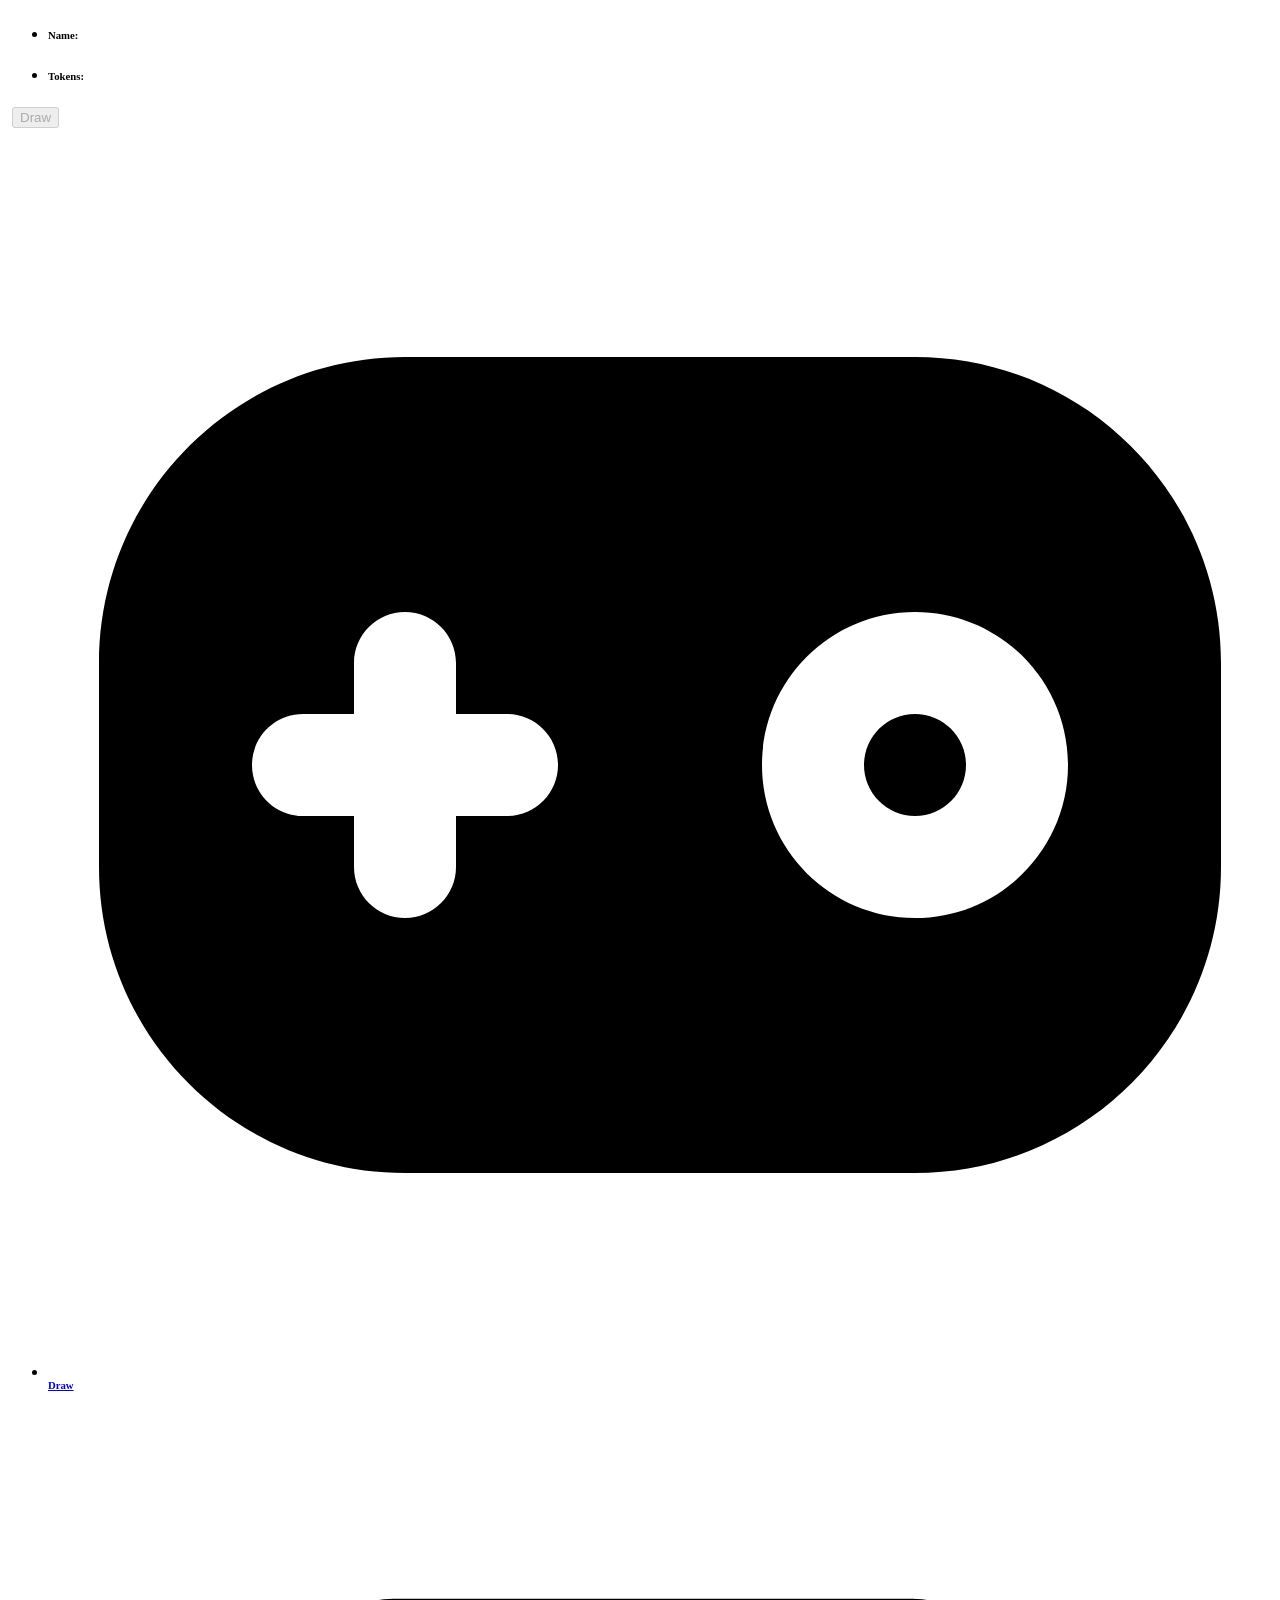
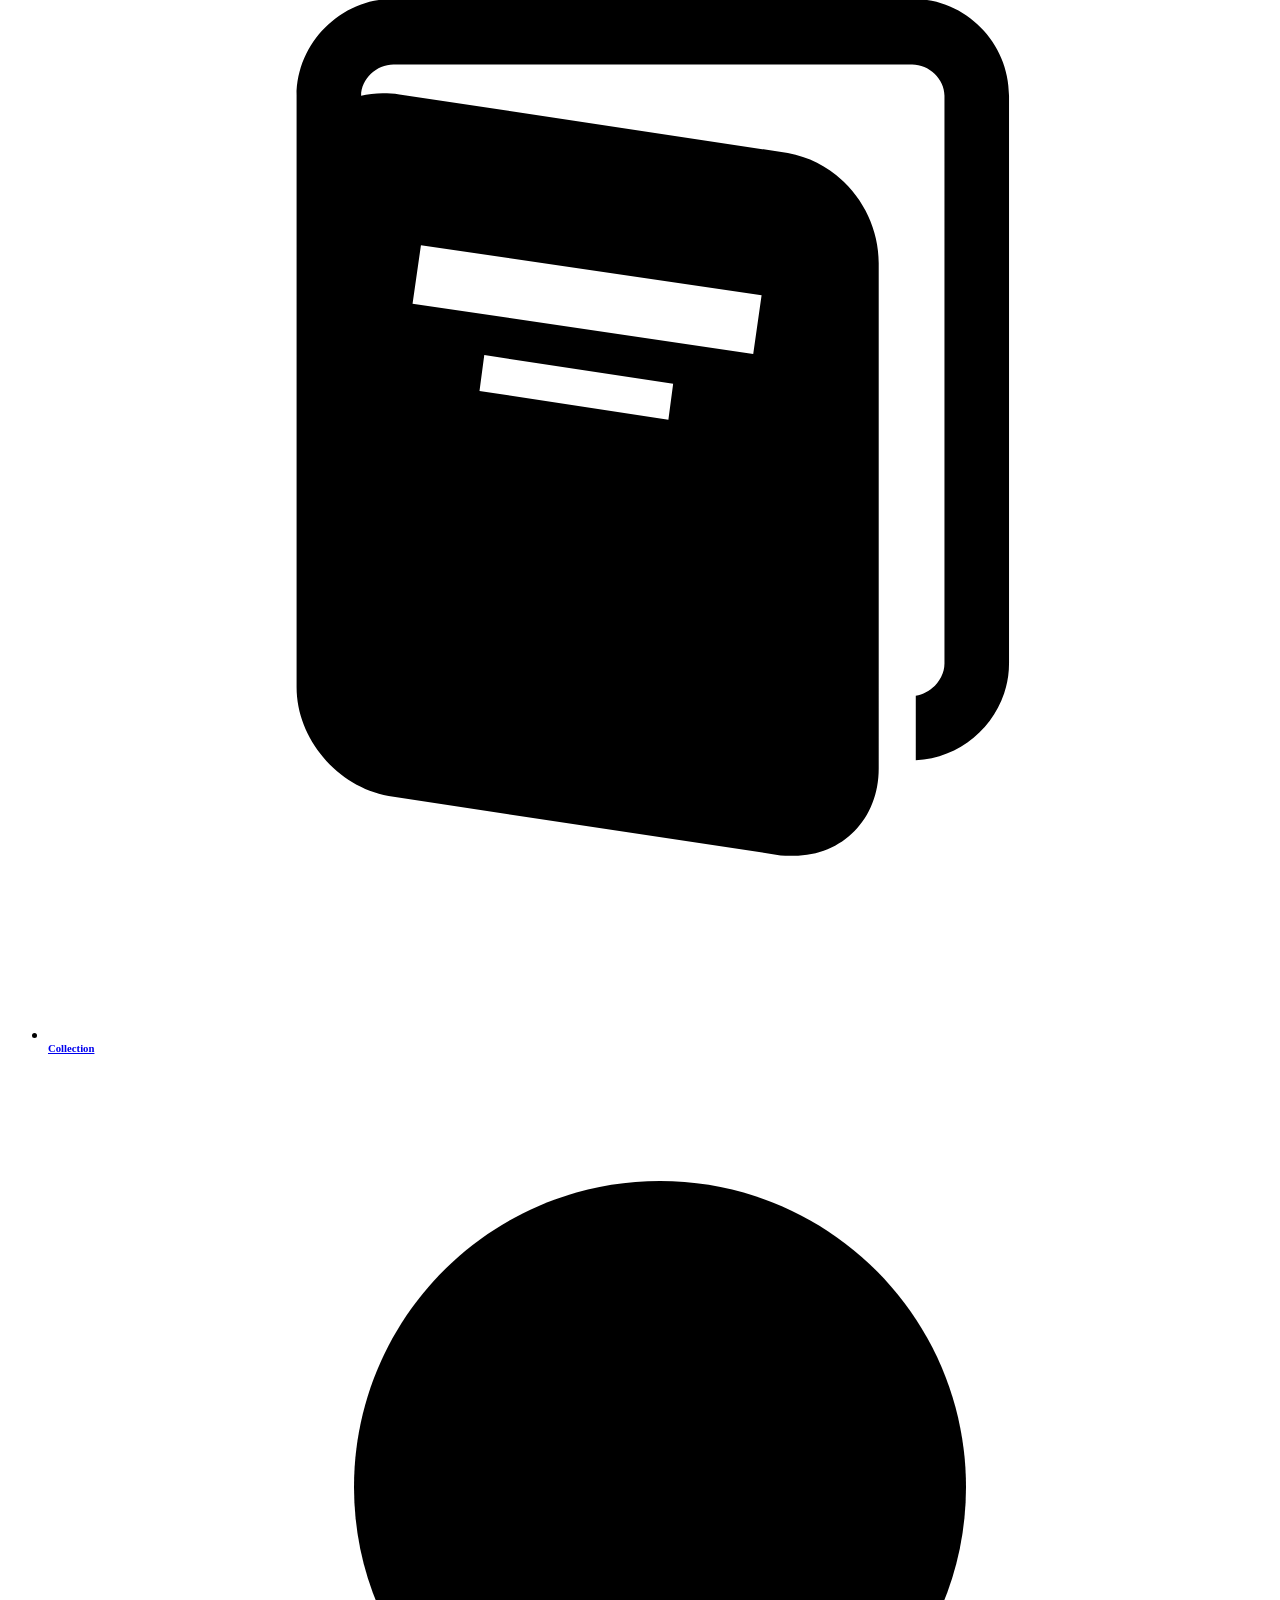
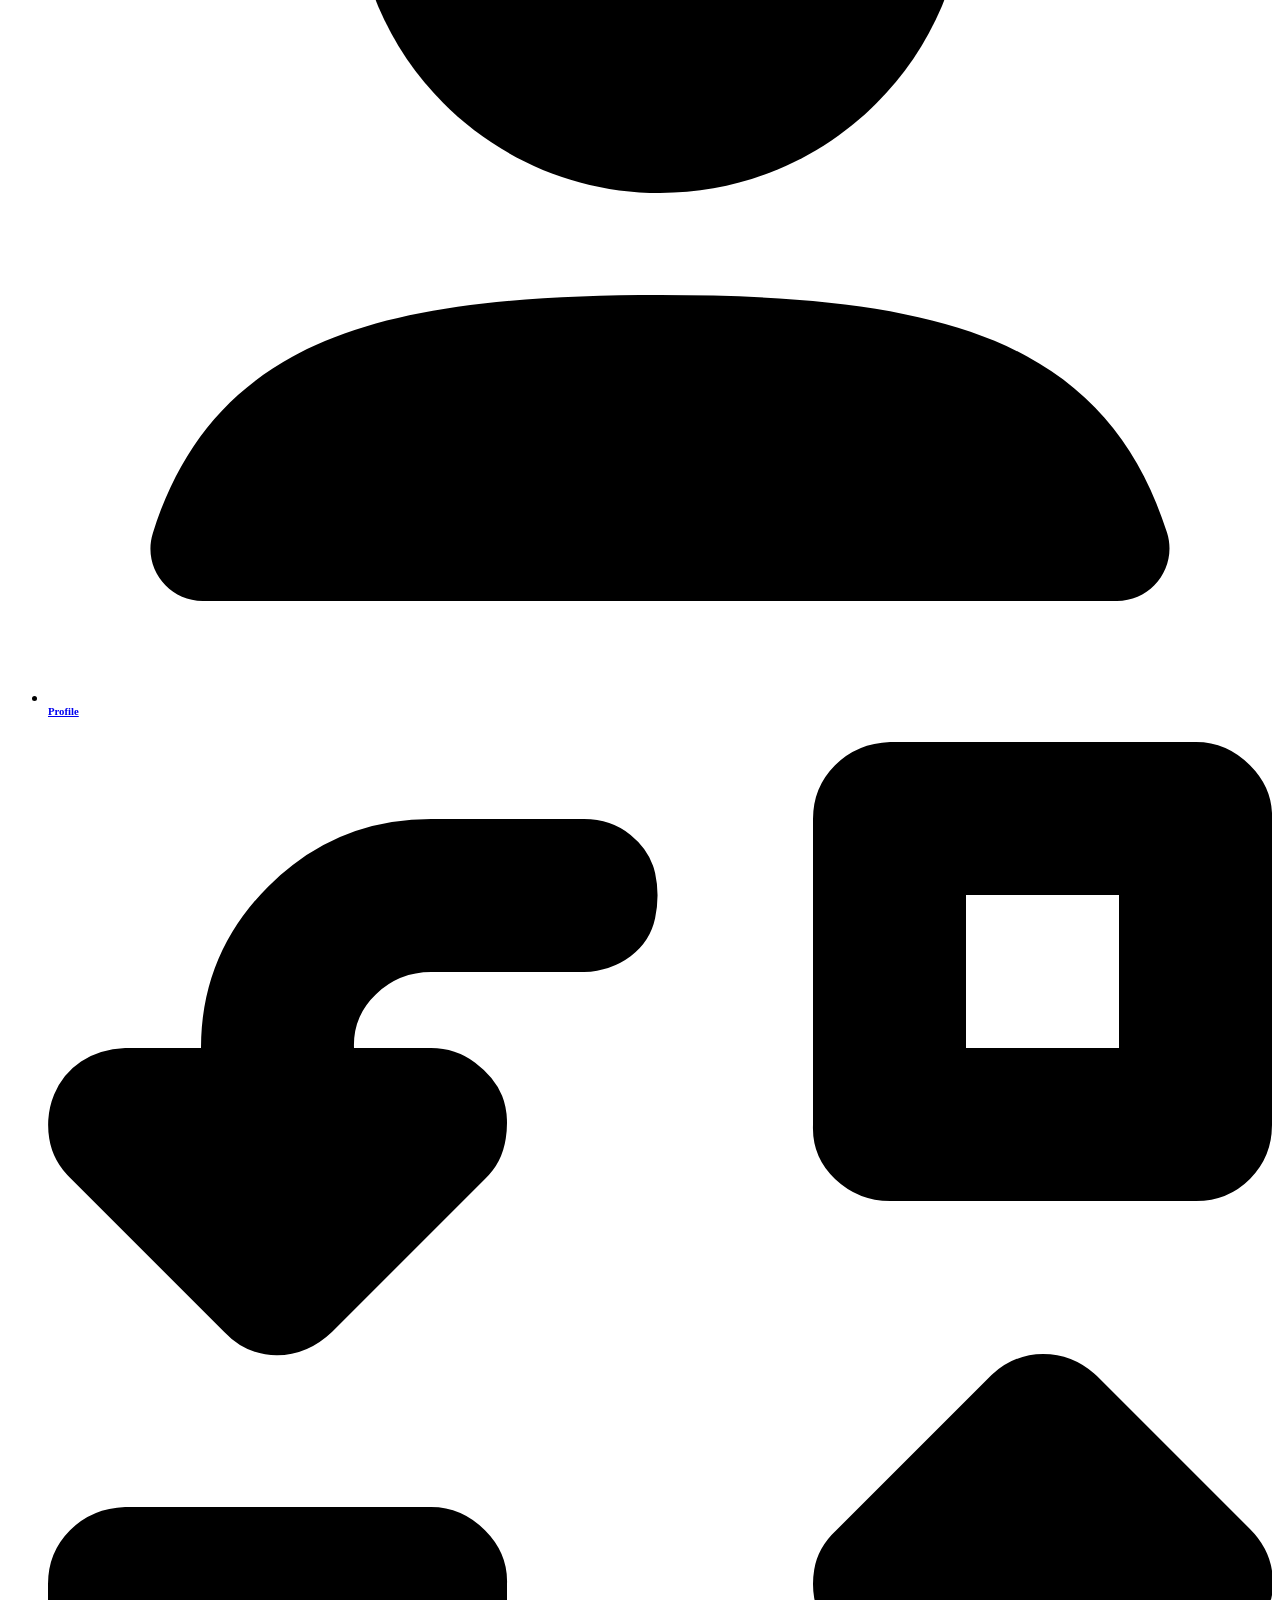
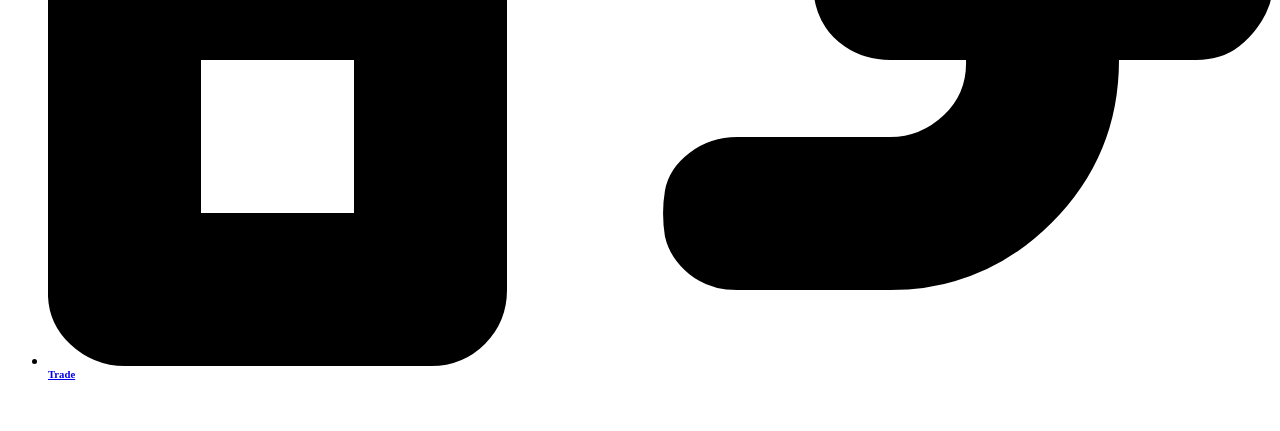
==== index.html @ ce519cd0 "Add files via upload" ====
<!DOCTYPE html>
<html lang="en">

<head>
  <meta charset="UTF-8">
  <meta name="viewport" content="width=device-width, initial-scale=1.0">
  <title>Document</title>
  <link rel="stylesheet" href="assets/css/style.css">
</head>

<body>
  <main>
    <div class="container pattern">
      <div class="data--wrapper hidden">
        <ul class="data">
          <li class="data__item">
            <h6 class="data__label" id="user-name"><b>Name: </b><span></span></h6>
          </li>
          <li class="data__item">
            <h6 class="data__label" id="user-tokens"><b>Tokens: </b><span></span></h6>
          </li>
        </ul>
      </div>
      <div class="capsule--wrapper">
        <img src="assets/images/capsule_1.png" class="capsule shake" alt="">
        <button id="draw" class="button" disabled>
          <span class="text">Draw</span>
        </button>
      </div>
      <nav class="menu--wrapper">
        <ul class="menu">
          <li class="menu__item">
            <a href="/" class="menu__link">
              <h6 class="menu__label">
                <svg width="100%" height="100%" viewBox="0 0 24 24" fill="none" xmlns="http://www.w3.org/2000/svg">

                  <g id="SVGRepo_bgCarrier" stroke-width="0" />

                  <g id="SVGRepo_tracerCarrier" stroke-linecap="round" stroke-linejoin="round" />

                  <g id="SVGRepo_iconCarrier">

                    <path
                      d="M17 13C17.5523 13 18 12.5523 18 12C18 11.4477 17.5523 11 17 11C16.4477 11 16 11.4477 16 12C16 12.5523 16.4477 13 17 13Z"
                      fill="#000000" />

                    <path clip-rule="evenodd"
                      d="M7 4C3.68629 4 1 6.68629 1 10V14C1 17.3137 3.68629 20 7 20H17C20.3137 20 23 17.3137 23 14V10C23 6.68629 20.3137 4 17 4H7ZM6 14C6 14.5523 6.44772 15 7 15C7.55228 15 8 14.5523 8 14V13H9C9.55228 13 10 12.5523 10 12C10 11.4477 9.55228 11 9 11H8V10C8 9.44772 7.55229 9 7 9C6.44772 9 6 9.44772 6 10V11H5C4.44772 11 4 11.4477 4 12C4 12.5523 4.44772 13 5 13H6V14ZM17 15C18.6569 15 20 13.6569 20 12C20 10.3431 18.6569 9 17 9C15.3431 9 14 10.3431 14 12C14 13.6569 15.3431 15 17 15Z"
                      fill="#000000" fill-rule="evenodd" />

                  </g>

                </svg>
                <span>Draw</span>
              </h6>
            </a>
          </li>
          <li class="menu__item">
            <a href="/collection.html" class="menu__link">
              <h6 class="menu__label">
                <svg fill="#000000" width="100%" height="100%" viewBox="-6.5 0 32 32" version="1.1"
                  xmlns="http://www.w3.org/2000/svg">
                  <title>album</title>
                  <path
                    d="M2.531 4.781h13.563c1.406 0 2.531 1.156 2.531 2.531v14.844c0 1.344-1.094 2.469-2.438 2.531v-1.688c0.406-0.063 0.75-0.438 0.75-0.844v-14.844c0-0.438-0.406-0.813-0.844-0.813h-13.563c-0.438 0-0.844 0.375-0.844 0.813 0.156-0.031 0.375-0.063 0.563-0.063 0.156 0 0.281 0 0.438 0.031l10.156 1.531c1.375 0.25 2.375 1.5 2.375 2.875v13.219c0 1.313-0.938 2.281-2.219 2.281-0.125 0-0.313 0-0.469-0.031l-10.125-1.531c-1.344-0.25-2.406-1.5-2.406-2.844v-15.469c0-1.375 1.156-2.531 2.531-2.531zM3.031 12.75l8.906 1.313 0.219-1.531-8.906-1.313zM4.906 14.094l-0.125 0.938 4.938 0.75 0.125-0.938z">
                  </path>
                </svg>
                <span>Collection</span>
              </h6>
            </a>
          </li>
          <li class="menu__item">
            <a href="/profile.html" class="menu__link">
              <h6 class="menu__label">
                <svg width="100%" height="100%" viewBox="0 0 24 24" fill="none" xmlns="http://www.w3.org/2000/svg">
                  <path fill-rule="evenodd" clip-rule="evenodd"
                    d="M6 8C6 4.68629 8.68629 2 12 2C15.3137 2 18 4.68629 18 8C18 11.3137 15.3137 14 12 14C8.68629 14 6 11.3137 6 8Z"
                    fill="#000000" />
                  <path fill-rule="evenodd" clip-rule="evenodd"
                    d="M5.43094 16.9025C7.05587 16.2213 9.2233 16 12 16C14.771 16 16.9351 16.2204 18.5586 16.8981C20.3012 17.6255 21.3708 18.8613 21.941 20.6587C22.1528 21.3267 21.6518 22 20.9592 22H3.03459C2.34482 22 1.84679 21.3297 2.0569 20.6654C2.62537 18.8681 3.69119 17.6318 5.43094 16.9025Z"
                    fill="#000000" />
                </svg>
                <span>Profile</span>
              </h6>
            </a>
          </li>
          <li class="menu__item">
            <a href="/trade.html" class="menu__link">
              <h6 class="menu__label">
                <svg fill="#000000" width="100%" height="100%" viewBox="0 0 32 32" version="1.1"
                  xmlns="http://www.w3.org/2000/svg">
                  <title>swap</title>
                  <path
                    d="M0 30.016v-8q0-0.832 0.576-1.408t1.44-0.608h8q0.8 0 1.408 0.608t0.576 1.408v8q0 0.832-0.576 1.408t-1.408 0.576h-8q-0.832 0-1.44-0.576t-0.576-1.408zM0.032 10.368q-0.096-0.608 0.128-1.152t0.704-0.864 1.152-0.352h1.984q0-2.464 1.76-4.224t4.256-1.76h4q0.704 0 1.216 0.416t0.64 0.992 0 1.184-0.64 0.992-1.216 0.416h-4q-0.832 0-1.44 0.576t-0.576 1.408h2.016q0.64 0 1.152 0.384t0.704 0.864 0.096 1.12-0.544 1.056l-4 4q-0.64 0.608-1.44 0.608t-1.376-0.608l-4-4q-0.48-0.448-0.576-1.056zM4 28h4v-4h-4v4zM16.128 28.608q-0.096-0.608 0-1.184t0.64-0.992 1.248-0.416h4q0.8 0 1.408-0.576t0.576-1.44h-1.984q-0.672 0-1.184-0.352t-0.704-0.896-0.096-1.12 0.576-1.024l4-4q0.608-0.608 1.408-0.608t1.408 0.576l4 4q0.48 0.48 0.576 1.088t-0.16 1.12-0.704 0.864-1.12 0.352h-2.016q0 2.496-1.76 4.256t-4.224 1.76h-4q-0.736 0-1.248-0.416t-0.64-0.992zM20 10.016v-8q0-0.832 0.576-1.408t1.44-0.608h8q0.8 0 1.408 0.608t0.576 1.408v8q0 0.832-0.576 1.408t-1.408 0.576h-8q-0.832 0-1.44-0.576t-0.576-1.408zM24 8h4v-4h-4v4z">
                  </path>
                </svg>
                <span>Trade</span>
              </h6>
            </a>
          </li>
        </ul>
      </nav>
      <div class="prize--wrapper">
        <div class="prize__content animated">
          <img src="assets/images/prizes/0aada71709b075e987891c85345dd042.png" class="prize" alt="">
          <span class="rarity"></span>
        </div>
      </div>
    </div>
  </main>
  <script src="assets/js/draw.js"></script>
  <script src="assets/js/main.js"></script>
</body>

</html>
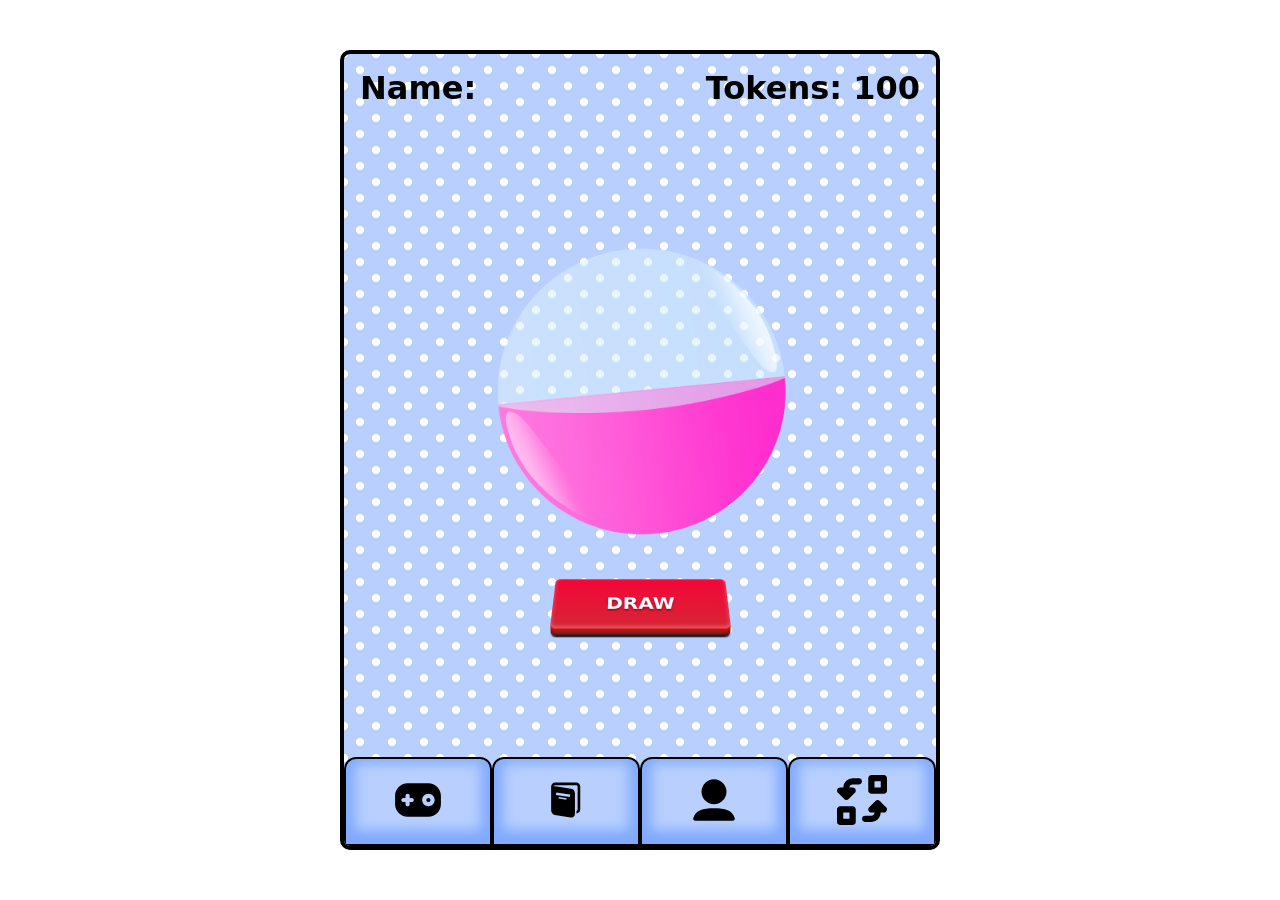
==== commit 5b2e1279: "improvements" ====
--- a/index.html
+++ b/index.html
@@ -4,7 +4,7 @@
 <head>
   <meta charset="UTF-8">
   <meta name="viewport" content="width=device-width, initial-scale=1.0">
-  <title>Document</title>
+  <title>CCG - Collectible Cats Game</title>
   <link rel="stylesheet" href="assets/css/style.css">
 </head>
 
@@ -102,7 +102,7 @@
       </nav>
       <div class="prize--wrapper">
         <div class="prize__content animated">
-          <img src="assets/images/prizes/0aada71709b075e987891c85345dd042.png" class="prize" alt="">
+          <img src="" class="prize" alt="">
           <span class="rarity"></span>
         </div>
       </div>
--- a/assets/css/style.css
+++ b/assets/css/style.css
@@ -0,0 +1,776 @@
+:root {
+  --animate-duration: 2s;
+  --animate-delay: 1s;
+  --animate-repeat: 1;
+}
+
+*,
+::before,
+::after {
+  box-sizing: border-box;
+}
+
+html {
+  /* Improve consistency of default fonts in all browsers. (https://github.com/sindresorhus/modern-normalize/issues/3) */
+  font-family:
+    system-ui,
+    'Segoe UI',
+    Roboto,
+    Helvetica,
+    Arial,
+    sans-serif,
+    'Apple Color Emoji',
+    'Segoe UI Emoji';
+  line-height: 1.15;
+  /* 1. Correct the line height in all browsers. */
+  -webkit-text-size-adjust: 100%;
+  /* 2. Prevent adjustments of font size after orientation changes in iOS. */
+  tab-size: 4;
+  /* 3. Use a more readable tab size (opinionated). */
+}
+
+/*
+Sections
+========
+*/
+
+body {
+  margin: 0;
+  font-size: 16px;
+  /* Remove the margin in all browsers. */
+}
+
+/*
+Text-level semantics
+====================
+*/
+
+/**
+Add the correct font weight in Chrome and Safari.
+*/
+
+b,
+strong {
+  font-weight: bolder;
+}
+
+/**
+1. Improve consistency of default fonts in all browsers. (https://github.com/sindresorhus/modern-normalize/issues/3)
+2. Correct the odd 'em' font sizing in all browsers.
+*/
+
+code,
+kbd,
+samp,
+pre {
+  font-family:
+    ui-monospace,
+    SFMono-Regular,
+    Consolas,
+    'Liberation Mono',
+    Menlo,
+    monospace;
+  /* 1 */
+  font-size: 1em;
+  /* 2 */
+}
+
+/**
+Add the correct font size in all browsers.
+*/
+
+small {
+  font-size: 80%;
+}
+
+/**
+Prevent 'sub' and 'sup' elements from affecting the line height in all browsers.
+*/
+
+sub,
+sup {
+  font-size: 75%;
+  line-height: 0;
+  position: relative;
+  vertical-align: baseline;
+}
+
+sub {
+  bottom: -0.25em;
+}
+
+sup {
+  top: -0.5em;
+}
+
+/*
+Tabular data
+============
+*/
+
+/**
+Correct table border color inheritance in Chrome and Safari. (https://issues.chromium.org/issues/40615503, https://bugs.webkit.org/show_bug.cgi?id=195016)
+*/
+
+table {
+  border-color: currentcolor;
+}
+
+/*
+Forms
+=====
+*/
+
+/**
+1. Change the font styles in all browsers.
+2. Remove the margin in Firefox and Safari.
+*/
+
+button,
+input,
+optgroup,
+select,
+textarea {
+  font-family: inherit;
+  /* 1 */
+  font-size: 100%;
+  /* 1 */
+  line-height: 1.15;
+  /* 1 */
+  margin: 0;
+  /* 2 */
+}
+
+/**
+Correct the inability to style clickable types in iOS and Safari.
+*/
+
+button,
+[type='button'],
+[type='reset'],
+[type='submit'] {
+  -webkit-appearance: button;
+}
+
+/**
+Remove the padding so developers are not caught out when they zero out 'fieldset' elements in all browsers.
+*/
+
+legend {
+  padding: 0;
+}
+
+/**
+Add the correct vertical alignment in Chrome and Firefox.
+*/
+
+progress {
+  vertical-align: baseline;
+}
+
+/**
+Correct the cursor style of increment and decrement buttons in Safari.
+*/
+
+::-webkit-inner-spin-button,
+::-webkit-outer-spin-button {
+  height: auto;
+}
+
+/**
+1. Correct the odd appearance in Chrome and Safari.
+2. Correct the outline style in Safari.
+*/
+
+[type='search'] {
+  -webkit-appearance: textfield;
+  /* 1 */
+  outline-offset: -2px;
+  /* 2 */
+}
+
+/**
+Remove the inner padding in Chrome and Safari on macOS.
+*/
+
+::-webkit-search-decoration {
+  -webkit-appearance: none;
+}
+
+/**
+1. Correct the inability to style clickable types in iOS and Safari.
+2. Change font properties to 'inherit' in Safari.
+*/
+
+::-webkit-file-upload-button {
+  -webkit-appearance: button;
+  /* 1 */
+  font: inherit;
+  /* 2 */
+}
+
+/*
+Interactive
+===========
+*/
+
+/*
+Add the correct display in Chrome and Safari.
+*/
+
+summary {
+  display: list-item;
+}
+
+.hidden {
+  opacity: 0;
+}
+
+.container {
+  position: relative;
+  display: flex;
+  flex-flow: column nowrap;
+  justify-content: space-between;
+  overflow: hidden;
+}
+
+.pattern {
+  background-image: radial-gradient(#FFFFFF 4px, transparent 4px), radial-gradient(#FFFFFF 4px, transparent 4px);
+  background-size: 32px 32px;
+  background-position: 0 0, 16px 16px;
+  background-color: #B9D0FF;
+  animation: backgroundLoop 30s linear infinite;
+}
+
+.prize--wrapper {
+  position: absolute;
+  z-index: 9;
+  width: 0;
+  height: 0;
+  left: -100%;
+  opacity: 0;
+  display: flex;
+  justify-content: center;
+  align-items: center;
+  backdrop-filter: blur(16px) saturate(180%);
+  -webkit-backdrop-filter: blur(16px) saturate(180%);
+  background-color: rgba(0, 0, 0, 0.4);
+  transition: opacity 0.25s linear;
+}
+
+.prize--wrapper.active {
+  left: 0;
+  width: 100%;
+  height: 100%;
+  opacity: 1;
+  opacity: 0.25s linear;
+}
+
+.prize__content::before {
+  content: '';
+  position: absolute;
+  z-index: 10;
+  left: 0;
+  top: 0;
+  width: 100%;
+  height: 100%;
+  background-image: url("../images/shine.png");
+  background-position: center center;
+  background-repeat: no-repeat;
+  background-size: contain;
+  opacity: 0.6;
+  -webkit-animation: rotating 7s linear infinite;
+  -moz-animation: rotating 7s linear infinite;
+  -ms-animation: rotating 7s linear infinite;
+  -o-animation: rotating 7s linear infinite;
+  animation: rotating 7s linear infinite;
+}
+
+.prize {
+  width: 300px;
+  z-index: 11;
+  position: relative;
+  height: auto;
+}
+
+.prize__content {
+  width: 100%;
+  height: 100%;
+  display: flex;
+  justify-content: center;
+  align-items: center;
+  flex-flow: column nowrap;
+  overflow: hidden;
+}
+
+.rarity {
+  display: inline-block;
+  position: relative;
+  z-index: 11;
+  margin-top: 1rem;
+  padding: 1rem 1.3rem;
+  font-size: 1.3rem;
+  font-weight: bold;
+  text-transform: uppercase;
+  color: #ffffff;
+  border-radius: 8px;
+}
+
+.common {
+  background-color: #808080;
+}
+
+.uncommon {
+  background-color: #4CAF50;
+}
+
+.rare {
+  background-color: #2196F3;
+}
+
+.epic {
+  background-color: #9C27B0;
+}
+
+.legendary {
+  background-color: #FF9800;
+}
+
+.mythic {
+  background-color: #F44336;
+}
+
+.data--wrapper {
+  padding: 1rem;
+}
+
+.data {
+  list-style-type: none;
+  width: 100%;
+  padding: 0;
+  margin: 0;
+  display: flex;
+  flex-flow: row nowrap;
+  justify-content: space-between;
+}
+
+.data__item {}
+
+.data__label {
+  margin: 0;
+  font-weight: bold;
+  font-size: 2rem;
+}
+
+.menu--wrapper {}
+
+.capsule--wrapper {
+  width: 50%;
+  margin: 0 auto;
+  text-align: center;
+}
+
+.capsule {
+  width: 100%;
+  height: auto;
+  margin-bottom: 2rem;
+}
+
+.button {
+  cursor: pointer;
+  touch-action: manipulation;
+  position: relative;
+  background: transparent;
+  border: none;
+  outline: none;
+  display: block;
+  height: 60px;
+  width: 175px;
+  padding: 20px;
+  font-size: 20px;
+  line-height: 20px;
+  font-weight: 100;
+  text-transform: uppercase;
+  margin: 0 auto;
+  border-radius: 10px;
+  top: 0;
+  -webkit-transition: 0.15s ease-in-out;
+  -moz-transition: 0.15s ease-in-out;
+  -ms-transition: 0.15s ease-in-out;
+  -o-transition: 0.15s ease-in-out;
+  transition: 0.15s ease-in-out;
+}
+
+.button {
+  touch-action: manipulation;
+  -webkit-transform: perspective(500px) rotateX(35deg);
+}
+
+.button[disabled] {
+  pointer-events: none;
+  opacity: 0.6;
+}
+
+.button:before {
+  content: "";
+  display: block;
+  position: absolute;
+  z-index: 1;
+  background: #f50538;
+  /* Old browsers */
+  background: -moz-linear-gradient(top, #f50538 0%, #d62635 100%);
+  /* FF3.6+ */
+  background: -webkit-gradient(linear, left top, left bottom, color-stop(0%, #f50538), color-stop(100%, #d62635));
+  /* Chrome,Safari4+ */
+  background: -webkit-linear-gradient(top, #f50538 0%, #d62635 100%);
+  /* Chrome10+,Safari5.1+ */
+  background: -o-linear-gradient(top, #f50538 0%, #d62635 100%);
+  /* Opera 11.10+ */
+  background: -ms-linear-gradient(top, #f50538 0%, #d62635 100%);
+  /* IE10+ */
+  background: linear-gradient(to bottom, #f50538 0%, #d62635 100%);
+  /* W3C */
+  filter: progid:DXImageTransform.Microsoft.gradient(startColorstr="#f50538", endColorstr="#d62635", GradientType=0);
+  /* IE6-9 */
+  top: 0;
+  left: 0;
+  border-radius: 5px;
+  width: 100%;
+  height: 100%;
+  padding: 20px;
+  box-shadow: inset 0 -2px 5px rgba(255, 255, 255, 0.3);
+}
+
+.button:after {
+  content: "";
+  display: block;
+  position: absolute;
+  bottom: -10px;
+  left: 1px;
+  height: 15px;
+  width: 173px;
+  background: #ff0000;
+  /* Old browsers */
+  background: -moz-linear-gradient(top, #ff0000 0%, #5e2a2a 100%);
+  /* FF3.6+ */
+  background: -webkit-gradient(linear, left top, left bottom, color-stop(0%, #ff0000), color-stop(100%, #5e2a2a));
+  /* Chrome,Safari4+ */
+  background: -webkit-linear-gradient(top, #ff0000 0%, #5e2a2a 100%);
+  /* Chrome10+,Safari5.1+ */
+  background: -o-linear-gradient(top, #ff0000 0%, #5e2a2a 100%);
+  /* Opera 11.10+ */
+  background: -ms-linear-gradient(top, #ff0000 0%, #5e2a2a 100%);
+  /* IE10+ */
+  background: linear-gradient(to bottom, #ff0000 0%, #5e2a2a 100%);
+  /* W3C */
+  filter: progid:DXImageTransform.Microsoft.gradient(startColorstr="#ff0000", endColorstr="#5e2a2a", GradientType=0);
+  /* IE6-9 */
+  border-radius: 0 0 5px 5px;
+  -webkit-transform: perspective(500px) rotateX(-40deg);
+  box-shadow: inset 0 -2px 3px rgba(0, 0, 0, 0.5), 0 3px 2px -1px black;
+  -webkit-transition: 0.15s ease-in-out;
+  -moz-transition: 0.15s ease-in-out;
+  -ms-transition: 0.15s ease-in-out;
+  -o-transition: 0.15s ease-in-out;
+  transition: 0.15s ease-in-out;
+}
+
+.button:hover {
+  top: -3px;
+}
+
+.button:hover:after {
+  height: 18.5px;
+  bottom: -13px;
+}
+
+.button:active {
+  top: 0px;
+}
+
+.button:active:after {
+  height: 15px;
+  bottom: -10px;
+}
+
+.button .text {
+  position: relative;
+  z-index: 2;
+  font-weight: bold;
+  color: white;
+  text-shadow: 0 2px 2px rgba(0, 0, 0, 0.4);
+}
+
+.menu {
+  width: 100%;
+  list-style-type: none;
+  padding: 0;
+  margin: 0;
+  display: flex;
+  flex-flow: row nowrap;
+}
+
+.menu__item {
+  flex: 1 1 auto;
+}
+
+.menu__link {
+  display: block;
+  padding: 1rem 1.5rem;
+  text-decoration: none;
+  color: #ffffff;
+  -webkit-text-stroke-width: 1px;
+  -webkit-text-stroke-color: black;
+  background-color: #b9d0ff;
+  border: 2px solid #000000;
+  border-radius: 12px 12px 0 0;
+  box-shadow: 0px -5px 13px 9px rgba(108, 156, 255, 0.75) inset;
+  -webkit-box-shadow: 0px -5px 13px 9px rgba(108, 156, 255, 0.75) inset;
+  -moz-box-shadow: 0px -5px 13px 9px rgba(108, 156, 255, 0.75) inset;
+}
+
+.menu__link svg {
+  max-width: 50px;
+}
+
+.menu__label {
+  text-align: center;
+  margin: 0;
+}
+
+.menu__label span {
+  display: none;
+}
+
+.collection--wrapper {
+  padding: 1rem;
+  padding-bottom: 0;
+  overflow: hidden;
+  height: 90%;
+  overflow-y: scroll;
+}
+
+.collection {
+  padding: 0;
+  margin: 0;
+  list-style-type: none;
+  margin-left: -1rem;
+  margin-right: -1rem;
+  display: flex;
+  flex-flow: row wrap;
+}
+
+.collection__item {
+  flex: 0 0 33.3334%;
+  margin-bottom: 1rem;
+}
+
+.collection__item[data-dropped="0"] .collection__image {
+  filter: grayscale(100%);
+}
+
+.collection__image--wrapper {
+  text-align: center;
+}
+
+.collection__image {
+  width: 100%;
+  height: auto;
+}
+
+.collection__rarity {
+  text-transform: uppercase;
+  color: #ffffff;
+  font-weight: bold;
+  padding: 0.5rem;
+  border-radius: 10px;
+  font-size: 10px;
+  position: relative;
+  top: -25px;
+}
+
+.shake {
+  -webkit-animation-name: shakeX;
+  animation-name: shakeX;
+}
+
+.zoomIn {
+  -webkit-animation-name: zoomIn;
+  animation-name: zoomIn;
+}
+
+.animated {
+  -webkit-animation-duration: 1s;
+  animation-duration: 1s;
+  -webkit-animation-duration: var(--animate-duration);
+  animation-duration: var(--animate-duration);
+  -webkit-animation-fill-mode: both;
+  animation-fill-mode: both;
+}
+
+.animated.infinite {
+  -webkit-animation-iteration-count: infinite;
+  animation-iteration-count: infinite;
+}
+
+@-webkit-keyframes shakeX {
+
+  from,
+  to {
+    -webkit-transform: translate3d(0, 0, 0);
+    transform: translate3d(0, 0, 0);
+  }
+
+  10%,
+  30%,
+  50%,
+  70%,
+  90% {
+    -webkit-transform: translate3d(-10px, 0, 0);
+    transform: translate3d(-10px, 0, 0);
+  }
+
+  20%,
+  40%,
+  60%,
+  80% {
+    -webkit-transform: translate3d(10px, 0, 0);
+    transform: translate3d(10px, 0, 0);
+  }
+}
+
+@keyframes shakeX {
+
+  from,
+  to {
+    -webkit-transform: translate3d(0, 0, 0);
+    transform: translate3d(0, 0, 0);
+  }
+
+  10%,
+  30%,
+  50%,
+  70%,
+  90% {
+    -webkit-transform: translate3d(-10px, 0, 0);
+    transform: translate3d(-10px, 0, 0);
+  }
+
+  20%,
+  40%,
+  60%,
+  80% {
+    -webkit-transform: translate3d(10px, 0, 0);
+    transform: translate3d(10px, 0, 0);
+  }
+}
+
+@-webkit-keyframes zoomIn {
+  from {
+    opacity: 0;
+    -webkit-transform: scale3d(0.3, 0.3, 0.3);
+    transform: scale3d(0.3, 0.3, 0.3);
+  }
+
+  50% {
+    opacity: 1;
+  }
+}
+
+@keyframes zoomIn {
+  from {
+    opacity: 0;
+    -webkit-transform: scale3d(0.3, 0.3, 0.3);
+    transform: scale3d(0.3, 0.3, 0.3);
+  }
+
+  50% {
+    opacity: 1;
+  }
+}
+
+
+@media screen and (min-width: 768px) {
+  .container {
+    width: 600px;
+    height: 800px;
+    margin: 0 auto;
+    margin-top: 50px;
+    border-radius: 10px;
+    border: 4px solid #000000;
+  }
+}
+
+@media screen and (max-width: 998px) {
+
+  html,
+  body,
+  main,
+  .container {
+    height: 100%;
+  }
+}
+
+
+@media screen and (max-width: 998px) and (orientation: landscape) {
+  main {
+    display: none;
+  }
+
+  body::before {
+    content: "This game is meant to be played in portrait mode.";
+    width: 100%;
+    height: 100%;
+    display: block;
+    font-size: 5rem;
+    font-weight: bold;
+    padding: 2rem;
+    display: flex;
+    align-items: center;
+  }
+}
+
+@keyframes backgroundLoop {
+  from {
+    background-position: top right;
+  }
+
+  to {
+    background-position: bottom left;
+  }
+}
+
+@-webkit-keyframes rotating
+
+/* Safari and Chrome */
+  {
+  from {
+    -webkit-transform: rotate(0deg);
+    -o-transform: rotate(0deg);
+    transform: rotate(0deg);
+  }
+
+  to {
+    -webkit-transform: rotate(360deg);
+    -o-transform: rotate(360deg);
+    transform: rotate(360deg);
+  }
+}
+
+@keyframes rotating {
+  from {
+    -ms-transform: rotate(0deg);
+    -moz-transform: rotate(0deg);
+    -webkit-transform: rotate(0deg);
+    -o-transform: rotate(0deg);
+    transform: rotate(0deg);
+  }
+
+  to {
+    -ms-transform: rotate(360deg);
+    -moz-transform: rotate(360deg);
+    -webkit-transform: rotate(360deg);
+    -o-transform: rotate(360deg);
+    transform: rotate(360deg);
+  }
+}
